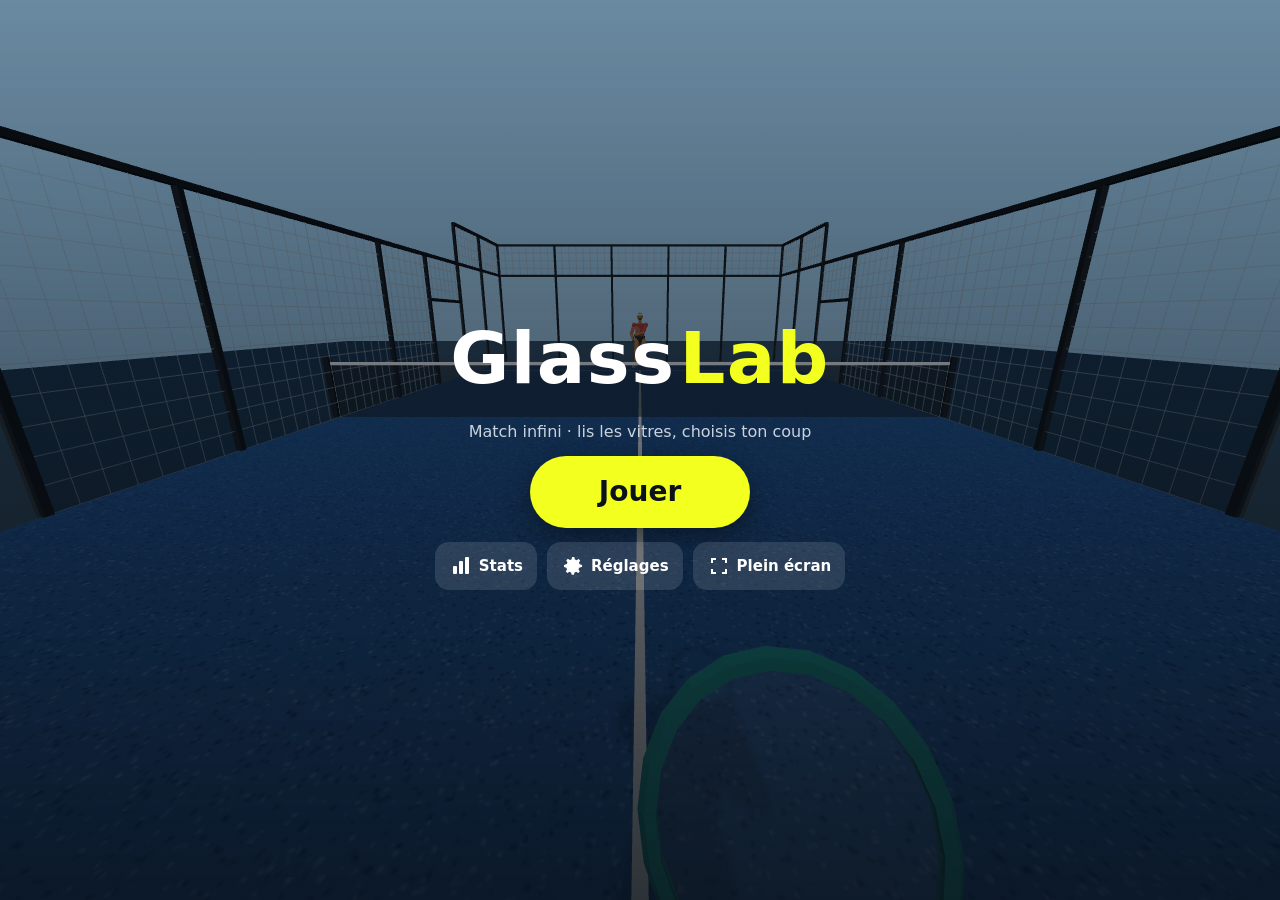
==== index.html @ 19a2a370 "Étape 1 : vraie 1re personne incarnée, un seul mode par défaut Vue - Caméra aux yeux (≈ 1,65 m), qui" ====
<!doctype html>
<html lang="fr">
<head>
  <meta charset="utf-8">
  <meta name="viewport" content="width=device-width, initial-scale=1, maximum-scale=1, user-scalable=no, viewport-fit=cover">
  <meta name="theme-color" content="#0b1219">
  <meta name="color-scheme" content="dark">
  <meta name="description" content="Glass Lab — Match infini : entraîne ta lecture des vitres au padel, en 3D.">
  <meta name="mobile-web-app-capable" content="yes">
  <meta name="apple-mobile-web-app-capable" content="yes">
  <meta name="apple-mobile-web-app-status-bar-style" content="black-translucent">
  <meta name="apple-mobile-web-app-title" content="Glass Lab">
  <title>Glass Lab</title>
  <link rel="manifest" href="manifest.webmanifest">
  <link rel="icon" type="image/png" sizes="192x192" href="icons/icon-192.png">
  <link rel="apple-touch-icon" href="icons/icon-192.png">
  <link rel="stylesheet" href="style.css">
  <!-- Three.js : copie locale versionnée (vendor/), sans bundler -->
  <script type="importmap">
    { "imports": { "three": "./vendor/three@0.170.0/three.module.min.js" } }
  </script>
</head>
<body>
  <canvas id="game" aria-label="Court de padel en 3D, vue à la première personne, dans le corps du joueur"></canvas>

  <!-- Interface de jeu : uniquement la série, Pause, le joystick, Frappe et le toast -->
  <div id="ui" class="ui" hidden>
    <div id="touch" class="touch"></div>
    <div id="streak" class="streak" aria-live="polite"><span id="streakVal">0</span><small>série</small></div>
    <button id="pauseBtn" class="icon-btn pause-btn" aria-label="Pause (Échap)">
      <svg viewBox="0 0 24 24" aria-hidden="true"><rect x="6" y="5" width="4" height="14" rx="1"/><rect x="14" y="5" width="4" height="14" rx="1"/></svg>
    </button>
    <button id="strikeBtn" class="strike" aria-label="Frappe (Espace)">FRAPPE</button>
    <div id="toast" class="toast" hidden role="status" aria-live="polite">
      <span class="toast-icon" id="toastIcon" aria-hidden="true"></span>
      <span class="toast-text"><b id="toastTitle"></b><small id="toastSub"></small></span>
      <button id="toastDetail" class="toast-btn" hidden>Détail</button>
    </div>
    <div id="guide" class="guide" hidden role="note"></div>
    <div id="hint" class="hint" hidden>Astuce : tourne ton téléphone en paysage pour mieux voir le court.</div>
    <div id="level" class="level" hidden role="status" aria-live="polite"></div>
  </div>
  <div id="fps" class="fps" hidden></div>

  <!-- Accueil -->
  <section id="home" class="screen home" hidden aria-labelledby="homeTitle">
    <h1 id="homeTitle" class="title">Glass<span>Lab</span></h1>
    <p class="tagline">Match infini · lis les vitres, choisis ton coup</p>
    <button id="playBtn" class="btn-play">Jouer</button>
    <div class="home-icons">
      <button class="icon-btn labeled" data-open="stats" aria-label="Statistiques">
        <svg viewBox="0 0 24 24" aria-hidden="true"><rect x="4" y="12" width="4" height="8" rx="1"/><rect x="10" y="7" width="4" height="13" rx="1"/><rect x="16" y="3" width="4" height="17" rx="1"/></svg><span>Stats</span>
      </button>
      <button class="icon-btn labeled" data-open="settings" aria-label="Réglages">
        <svg viewBox="0 0 24 24" aria-hidden="true"><path d="M12 8.5a3.5 3.5 0 1 0 0 7 3.5 3.5 0 0 0 0-7Zm9 4.6v-2.2l-2.4-.6a7 7 0 0 0-.7-1.6l1.3-2.1-1.6-1.6-2.1 1.3a7 7 0 0 0-1.6-.7L13.3 3h-2.2l-.6 2.4a7 7 0 0 0-1.6.7L6.8 4.8 5.2 6.4l1.3 2.1a7 7 0 0 0-.7 1.6L3 10.9v2.2l2.4.6c.2.6.4 1.1.7 1.6l-1.3 2.1 1.6 1.6 2.1-1.3c.5.3 1 .5 1.6.7l.6 2.4h2.2l.6-2.4c.6-.2 1.1-.4 1.6-.7l2.1 1.3 1.6-1.6-1.3-2.1c.3-.5.5-1 .7-1.6l2.4-.6Z"/></svg><span>Réglages</span>
      </button>
      <button class="icon-btn labeled fs-btn" aria-label="Plein écran (F)">
        <svg viewBox="0 0 24 24" aria-hidden="true"><path d="M4 9V4h5v2H6v3H4Zm11-5h5v5h-2V6h-3V4ZM4 15h2v3h3v2H4v-5Zm14 3v-3h2v5h-5v-2h3Z"/></svg><span>Plein écran</span>
      </button>
    </div>
  </section>

  <!-- Pause -->
  <section id="pause" class="screen menu" hidden aria-labelledby="pauseTitle">
    <div class="panel">
      <h2 id="pauseTitle">Pause</h2>
      <div class="summary" id="summary"></div>
      <button id="resumeBtn" class="btn-primary">Reprendre</button>
      <div class="menu-row">
        <button class="btn" data-open="settings">Réglages</button>
        <button class="btn" data-open="stats">Stats</button>
        <button class="btn" id="lastDetailBtn">Revoir la dernière erreur</button>
        <button class="btn fs-btn">Plein écran</button>
        <button class="btn danger" id="quitBtn">Quitter</button>
      </div>
    </div>
  </section>

  <!-- Réglages -->
  <section id="settings" class="screen menu" hidden aria-labelledby="settingsTitle">
    <div class="panel scroll">
      <h2 id="settingsTitle">Réglages</h2>
      <div id="settingsList" class="settings-list"></div>
      <h3>Données</h3>
      <p class="small">Vue, champ de vision, vitesse et aides sont réglés par le jeu ; la difficulté s’adapte à toi.</p>
      <div class="menu-row">
        <button class="btn" id="exportBtn">Exporter (JSON)</button>
        <label class="btn" for="importFile">Importer…</label>
        <input type="file" id="importFile" accept="application/json,.json" hidden>
        <button class="btn danger" id="resetBtn">Réinitialiser</button>
      </div>
      <p class="small" id="dataMsg" role="status"></p>
      <button class="btn-primary back-btn">Retour</button>
    </div>
  </section>

  <!-- Stats -->
  <section id="stats" class="screen menu" hidden aria-labelledby="statsTitle">
    <div class="panel scroll">
      <h2 id="statsTitle">Stats</h2>
      <div id="statsBody"></div>
      <button class="btn-primary back-btn">Retour</button>
    </div>
  </section>

  <!-- Détail d'une balle : replay au ralenti (optionnel, ouvert à la demande) -->
  <section id="detail" class="detail" hidden aria-labelledby="detailTitle">
    <div class="cam-sel" role="group" aria-label="Vue du replay">
      <button class="cam-btn" data-cam="fp">1re pers.</button>
      <button class="cam-btn" data-cam="top">Dessus</button>
      <button class="cam-btn" data-cam="side">Côté</button>
    </div>
    <div class="detail-sheet">
      <h2 id="detailTitle" class="detail-title"></h2>
      <ul id="detailLines" class="detail-lines"></ul>
      <p id="detailRule" class="rule"></p>
      <div class="menu-row">
        <button class="btn" id="replayAgainBtn">Rejouer</button>
        <button class="btn-primary" id="detailResumeBtn">Reprendre</button>
      </div>
    </div>
  </section>

  <div id="fatal" class="screen fatal" hidden role="alert">
    <h1>Glass Lab</h1>
    <p id="fatalText">Ce jeu nécessite WebGL, indisponible sur cet appareil ou ce navigateur.</p>
    <p class="small">Essaie un navigateur récent (Chrome, Safari, Firefox, Edge) et vérifie que l’accélération graphique est activée.</p>
  </div>

  <script type="module" src="src/main.js"></script>
  <noscript><p class="screen fatal">Glass Lab nécessite JavaScript.</p></noscript>
</body>
</html>
---- style.css ----
/* Glass Lab — un seul canvas plein écran, interface superposée, aucun scroll ni zoom. */
:root {
  color-scheme: dark;
  --bg: #0b1219;
  --panel: rgba(12, 20, 28, 0.92);
  --panel-2: #1a2734;
  --text: #ffffff;
  --text-2: #c9d4de;
  --muted: #9aa8b5;
  --accent: #f2ff1f; /* jaune balle : texte sombre dessus */
  --accent-ink: #0b1219;
  --good: #23c46b;
  --ok: #f0a020;
  --bad: #ef4a3c;
  --safe-t: env(safe-area-inset-top, 0px);
  --safe-r: env(safe-area-inset-right, 0px);
  --safe-b: env(safe-area-inset-bottom, 0px);
  --safe-l: env(safe-area-inset-left, 0px);
  --tap: 48px;
}

*, *::before, *::after { box-sizing: border-box; }
html, body {
  margin: 0; padding: 0; width: 100%; height: 100%;
  overflow: hidden; overscroll-behavior: none;
  background: var(--bg); color: var(--text);
  font: 16px/1.35 system-ui, -apple-system, "Segoe UI", Roboto, sans-serif;
  -webkit-user-select: none; user-select: none;
  -webkit-touch-callout: none; -webkit-tap-highlight-color: transparent;
  -webkit-text-size-adjust: 100%;
}
body { position: fixed; inset: 0; }

#game {
  position: fixed; left: 0; top: 0;
  width: 100vw; height: 100vh; height: 100dvh; width: 100dvw;
  display: block; touch-action: none; outline: none;
}

[hidden] { display: none !important; }
button { font: inherit; color: inherit; }

.screen {
  position: fixed; inset: 0; z-index: 20;
  display: flex; flex-direction: column; align-items: center; justify-content: center; gap: 14px;
  padding: calc(16px + var(--safe-t)) calc(16px + var(--safe-r)) calc(16px + var(--safe-b)) calc(16px + var(--safe-l));
  background: rgba(8, 14, 20, 0.82); text-align: center;
}
.fatal h1 { margin: 0; font-size: 32px; }
.fatal p { max-width: 34em; margin: 0; }
.small { font-size: 14px; color: var(--text-2); }

/* ---------- Contrôles ---------- */
.ui { position: fixed; inset: 0; z-index: 5; pointer-events: none; }
.ui[hidden] { display: none !important; }
.touch { position: absolute; inset: 0; pointer-events: auto; touch-action: none; }
.joy-base {
  position: absolute; border-radius: 50%;
  background: rgba(10, 18, 26, 0.32); border: 2px solid rgba(255, 255, 255, 0.75);
  pointer-events: none; touch-action: none;
}
.joy-base.ghost {
  left: calc(28px + var(--safe-l)); bottom: calc(28px + var(--safe-b)); top: auto;
  opacity: 0.35;
}
.joy-base.ghost.right { left: auto; right: calc(28px + var(--safe-r)); }
.joy-knob {
  position: absolute; left: 50%; top: 50%; width: 44%; height: 44%; border-radius: 50%;
  transform: translate(-50%, -50%); background: rgba(255, 255, 255, 0.92); box-shadow: 0 2px 8px rgba(0, 0, 0, 0.35);
}
.strike {
  position: absolute; pointer-events: auto; touch-action: none;
  width: max(96px, 18vh); height: max(96px, 18vh); width: max(96px, 18dvh); height: max(96px, 18dvh);
  right: calc(24px + var(--safe-r)); bottom: calc(24px + var(--safe-b));
  border-radius: 50%; border: 3px solid rgba(255, 255, 255, 0.9);
  background: rgba(242, 255, 31, 0.88); color: var(--accent-ink);
  font-weight: 900; font-size: clamp(14px, 2.6dvh, 20px); letter-spacing: 0.06em;
  box-shadow: 0 6px 18px rgba(0, 0, 0, 0.35); transition: transform 80ms ease, background-color 80ms ease;
}
.strike.pressed { transform: scale(0.9); background: #ffffff; }
.lefty .strike { right: auto; left: calc(24px + var(--safe-l)); }

/* ---------- HUD ---------- */
.icon-btn {
  display: inline-flex; align-items: center; justify-content: center; gap: 6px;
  min-width: var(--tap); min-height: var(--tap); padding: 0; border: 0; border-radius: 14px;
  background: rgba(12, 20, 28, 0.6); cursor: pointer; pointer-events: auto;
}
.icon-btn svg { width: 24px; height: 24px; fill: #fff; }
.pause-btn { position: absolute; top: calc(10px + var(--safe-t)); right: calc(10px + var(--safe-r)); }
.streak {
  position: absolute; top: calc(8px + var(--safe-t)); left: 50%; transform: translateX(-50%);
  display: flex; align-items: baseline; gap: 6px; padding: 4px 12px; border-radius: 999px;
  background: rgba(12, 20, 28, 0.55); font-weight: 900; font-size: 22px; font-variant-numeric: tabular-nums;
}
.streak small { font-size: 12px; font-weight: 700; color: var(--text-2); text-transform: uppercase; letter-spacing: 0.05em; }
.streak.bump { animation: bump 260ms ease; }
@keyframes bump { 50% { transform: translateX(-50%) scale(1.18); } }

.toast {
  position: absolute; left: 50%; bottom: calc(14px + var(--safe-b)); transform: translateX(-50%);
  max-width: min(560px, calc(100vw - 2 * max(96px, 18dvh) - 80px));
  display: flex; align-items: center; gap: 10px; padding: 8px 12px; border-radius: 14px;
  background: rgba(12, 20, 28, 0.9); border: 2px solid; pointer-events: none;
}
.toast.good { border-color: var(--good); }
.toast.ok { border-color: var(--ok); }
.toast.bad { border-color: var(--bad); }
.toast-icon { flex: 0 0 auto; width: 30px; height: 30px; border-radius: 50%; display: grid; place-items: center; font-weight: 900; color: #0b1219; }
.toast.good .toast-icon { background: var(--good); }
.toast.ok .toast-icon { background: var(--ok); }
.toast.bad .toast-icon { background: var(--bad); color: #fff; }
.toast-text { display: flex; flex-direction: column; min-width: 0; }
.toast-text b { font-size: 16px; }
.toast-text small { font-size: 13px; color: var(--text-2); }
.toast-btn { pointer-events: auto; flex: 0 0 auto; min-height: 40px; padding: 4px 12px; border: 1px solid rgba(255,255,255,.5); border-radius: 10px; background: transparent; font-weight: 700; cursor: pointer; }

.guide {
  position: absolute; max-width: 240px; padding: 10px 14px; border-radius: 14px;
  background: #ffffff; color: #0b1219; font-weight: 700; font-size: 15px; pointer-events: auto; cursor: pointer;
  box-shadow: 0 6px 20px rgba(0, 0, 0, 0.35);
}
.guide::after { content: 'Toucher pour passer'; display: block; font-size: 11px; font-weight: 600; color: #4a5866; margin-top: 2px; }
.guide.at-joy { left: calc(28px + var(--safe-l)); bottom: calc(40% + var(--safe-b)); }
.lefty .guide.at-joy { left: auto; right: calc(28px + var(--safe-r)); }
.guide.at-strike { right: calc(24px + var(--safe-r)); bottom: calc(max(96px, 18dvh) + 40px + var(--safe-b)); }
.lefty .guide.at-strike { right: auto; left: calc(24px + var(--safe-l)); }
.guide.at-toast { left: 50%; transform: translateX(-50%); bottom: calc(88px + var(--safe-b)); }
.hint {
  position: absolute; left: 50%; top: calc(56px + var(--safe-t)); transform: translateX(-50%);
  padding: 6px 12px; border-radius: 10px; background: rgba(12, 20, 28, 0.75); color: var(--text-2);
  font-size: 13px; pointer-events: none; max-width: calc(100vw - 32px); text-align: center;
}
.level {
  position: absolute; left: 50%; top: calc(52px + var(--safe-t)); transform: translateX(-50%);
  padding: 4px 12px; border-radius: 999px; background: rgba(12, 20, 28, 0.7); color: var(--accent);
  font-weight: 800; font-size: 14px; pointer-events: none;
}
.fps { position: fixed; z-index: 30; left: calc(8px + var(--safe-l)); top: calc(8px + var(--safe-t)); padding: 2px 6px; border-radius: 6px; background: rgba(0,0,0,.6); font: 600 12px ui-monospace, monospace; pointer-events: none; }

/* ---------- Écrans ---------- */
.home { background: linear-gradient(180deg, rgba(8, 14, 20, 0.35), rgba(8, 14, 20, 0.85)); }
.title { margin: 0; font-size: clamp(40px, 9vmin, 72px); font-weight: 900; letter-spacing: 0.02em; }
.title span { color: var(--accent); margin-left: 4px; }
.tagline { margin: 0; color: var(--text-2); font-size: 16px; }
.btn-play {
  min-width: 220px; min-height: 72px; padding: 0 40px; border: 0; border-radius: 999px;
  background: var(--accent); color: var(--accent-ink); font-size: 28px; font-weight: 900; cursor: pointer;
  box-shadow: 0 8px 24px rgba(0, 0, 0, 0.4);
}
.btn-play:active, .btn-primary:active, .btn:active { transform: scale(0.97); }
.home-icons { display: flex; gap: 10px; flex-wrap: wrap; justify-content: center; }
.icon-btn.labeled { padding: 0 14px; font-weight: 700; font-size: 15px; background: rgba(255,255,255,0.12); }

.menu { background: rgba(6, 10, 15, 0.78); }
.panel {
  width: min(560px, 100%); max-height: 100%; padding: 18px; border-radius: 20px;
  background: var(--panel); display: flex; flex-direction: column; gap: 12px; text-align: left;
}
.panel.scroll { overflow-y: auto; overscroll-behavior: contain; touch-action: pan-y; }
.panel h2 { margin: 0; font-size: 24px; }
.panel h3 { margin: 6px 0 0; font-size: 16px; color: var(--text-2); }
.btn, .btn-primary {
  min-height: var(--tap); padding: 0 16px; border-radius: 12px; font-weight: 700; cursor: pointer;
  display: inline-flex; align-items: center; justify-content: center;
}
.btn { border: 1px solid rgba(255, 255, 255, 0.28); background: var(--panel-2); color: var(--text); }
.btn.danger { color: #ff8a80; }
.btn-primary { border: 0; background: var(--accent); color: var(--accent-ink); font-size: 18px; }
.menu-row { display: flex; flex-wrap: wrap; gap: 8px; }
.menu-row .btn { flex: 1 1 140px; }
.back-btn { align-self: stretch; }
.summary { display: grid; grid-template-columns: repeat(4, 1fr); gap: 8px; }
.kpi { background: var(--panel-2); border-radius: 12px; padding: 8px 10px; }
.kpi b { display: block; font-size: 22px; font-variant-numeric: tabular-nums; }
.kpi span { font-size: 12px; color: var(--text-2); }
@media (max-width: 520px) { .summary { grid-template-columns: repeat(2, 1fr); } }

.settings-list { display: flex; flex-direction: column; }
.setting { display: flex; align-items: center; justify-content: space-between; gap: 12px; min-height: 56px; border-bottom: 1px solid rgba(255,255,255,0.1); }
.setting .lbl { display: flex; flex-direction: column; }
.setting .lbl small { color: var(--muted); font-size: 12px; }
.switch { position: relative; flex: 0 0 auto; width: 56px; height: 32px; }
.switch input { position: absolute; inset: 0; width: 100%; height: 100%; margin: 0; opacity: 0; cursor: pointer; }
.switch span { position: absolute; inset: 0; border-radius: 999px; background: #44515e; transition: background 120ms; pointer-events: none; }
.switch span::after { content: ''; position: absolute; left: 3px; top: 3px; width: 26px; height: 26px; border-radius: 50%; background: #fff; transition: transform 120ms; }
.switch input:checked + span { background: var(--good); }
.switch input:checked + span::after { transform: translateX(24px); }
.switch input:focus-visible + span { outline: 3px solid var(--accent); outline-offset: 2px; }
.choice { display: inline-flex; background: #2a3846; border-radius: 12px; padding: 3px; gap: 2px; }
.choice button { min-width: 56px; min-height: 42px; border: 0; border-radius: 9px; background: transparent; color: var(--text-2); font-weight: 700; cursor: pointer; }
.choice button[aria-pressed="true"] { background: #fff; color: #0b1219; }
.range { display: inline-flex; align-items: center; gap: 8px; }
.setting input[type="range"] { width: 140px; min-height: 40px; accent-color: var(--accent); }
.range output { min-width: 3.2em; text-align: right; font-variant-numeric: tabular-nums; color: var(--text-2); }

.stats-table { width: 100%; border-collapse: collapse; font-size: 15px; }
.stats-table th, .stats-table td { padding: 8px 4px; border-bottom: 1px solid rgba(255,255,255,0.1); text-align: left; }
.stats-table .num { text-align: right; font-variant-numeric: tabular-nums; }
.stats-table th { color: var(--text-2); font-weight: 600; }

/* ---------- Détail (replay) ---------- */
.detail { position: fixed; inset: 0; z-index: 15; pointer-events: none; display: flex; flex-direction: column; justify-content: space-between;
  padding: calc(10px + var(--safe-t)) calc(10px + var(--safe-r)) calc(10px + var(--safe-b)) calc(10px + var(--safe-l)); }
.cam-sel { align-self: center; display: flex; gap: 4px; padding: 4px; border-radius: 14px; background: rgba(12, 20, 28, 0.75); pointer-events: auto; }
.cam-btn { min-height: var(--tap); min-width: 84px; border: 0; border-radius: 10px; background: transparent; font-weight: 700; cursor: pointer; }
.cam-btn[aria-pressed="true"] { background: #fff; color: #0b1219; }
.detail-sheet { align-self: center; width: min(640px, 100%); max-height: 46%; overflow-y: auto; overscroll-behavior: contain; touch-action: pan-y;
  padding: 12px 14px; border-radius: 16px; background: var(--panel); pointer-events: auto; display: flex; flex-direction: column; gap: 6px; }
.detail-title { margin: 0; font-size: 17px; }
.detail-lines { margin: 0; padding-left: 18px; font-size: 13px; color: var(--text-2); }
.rule { margin: 0; padding: 8px 10px; border-radius: 10px; background: #233243; font-size: 14px; }
.detail-sheet .menu-row { position: sticky; bottom: -12px; margin: 0 -14px -12px; padding: 8px 14px 12px; background: var(--panel); }
.rule::before { content: 'Règle à retenir · '; font-weight: 800; color: var(--accent); }

@media (prefers-reduced-motion: reduce) {
  *, *::before, *::after { animation: none !important; transition: none !important; }
}
@media (orientation: landscape) {
  .detail { flex-direction: row; justify-content: space-between; align-items: stretch; }
  .cam-sel { align-self: flex-start; flex-direction: column; }
  .detail-sheet { align-self: stretch; width: min(420px, 40vw); max-height: none; }
}
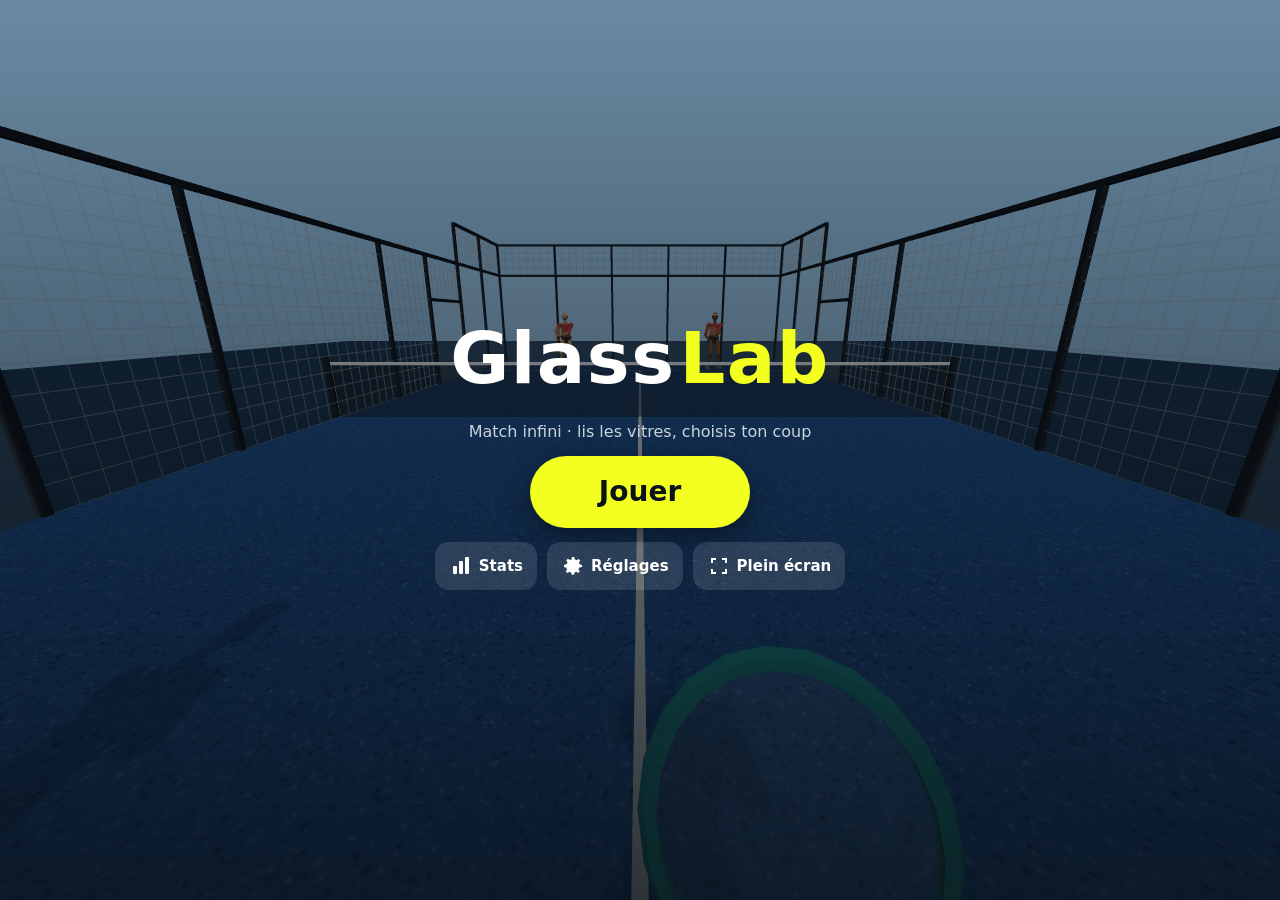
==== commit b82ae304: "Étape 2 : partie en double à 4 joueurs sur le court complet Physique (physics.js) - Mode court compl" ====
--- a/index.html
+++ b/index.html
@@ -39,6 +39,8 @@
     <div id="guide" class="guide" hidden role="note"></div>
     <div id="hint" class="hint" hidden>Astuce : tourne ton téléphone en paysage pour mieux voir le court.</div>
     <div id="level" class="level" hidden role="status" aria-live="polite"></div>
+    <div id="pointMsg" class="point-msg" hidden role="status" aria-live="polite"></div>
+    <div id="call" class="call" hidden aria-live="polite"></div>
   </div>
   <div id="fps" class="fps" hidden></div>
 
--- a/style.css
+++ b/style.css
@@ -136,6 +136,19 @@
   padding: 4px 12px; border-radius: 999px; background: rgba(12, 20, 28, 0.7); color: var(--accent);
   font-weight: 800; font-size: 14px; pointer-events: none;
 }
+.point-msg {
+  position: absolute; left: 50%; top: calc(52px + var(--safe-t)); transform: translateX(-50%);
+  padding: 5px 14px; border-radius: 999px; background: rgba(12, 20, 28, 0.78); font-weight: 800; font-size: 15px;
+  pointer-events: none; white-space: nowrap; border: 2px solid;
+}
+.point-msg.won { border-color: var(--good); }
+.point-msg.lost { border-color: var(--bad); }
+.call {
+  position: absolute; left: 0; top: 0; padding: 4px 10px; border-radius: 12px; background: #ffffff; color: #0b1219;
+  font-weight: 900; font-size: 14px; pointer-events: none; white-space: nowrap; box-shadow: 0 3px 10px rgba(0, 0, 0, 0.3);
+}
+.call.docked { left: calc(12px + var(--safe-l)); top: calc(60px + var(--safe-t)); }
+.call.docked::before { content: 'Partenaire · '; font-weight: 700; color: #4a5866; }
 .fps { position: fixed; z-index: 30; left: calc(8px + var(--safe-l)); top: calc(8px + var(--safe-t)); padding: 2px 6px; border-radius: 6px; background: rgba(0,0,0,.6); font: 600 12px ui-monospace, monospace; pointer-events: none; }
 
 /* ---------- Écrans ---------- */
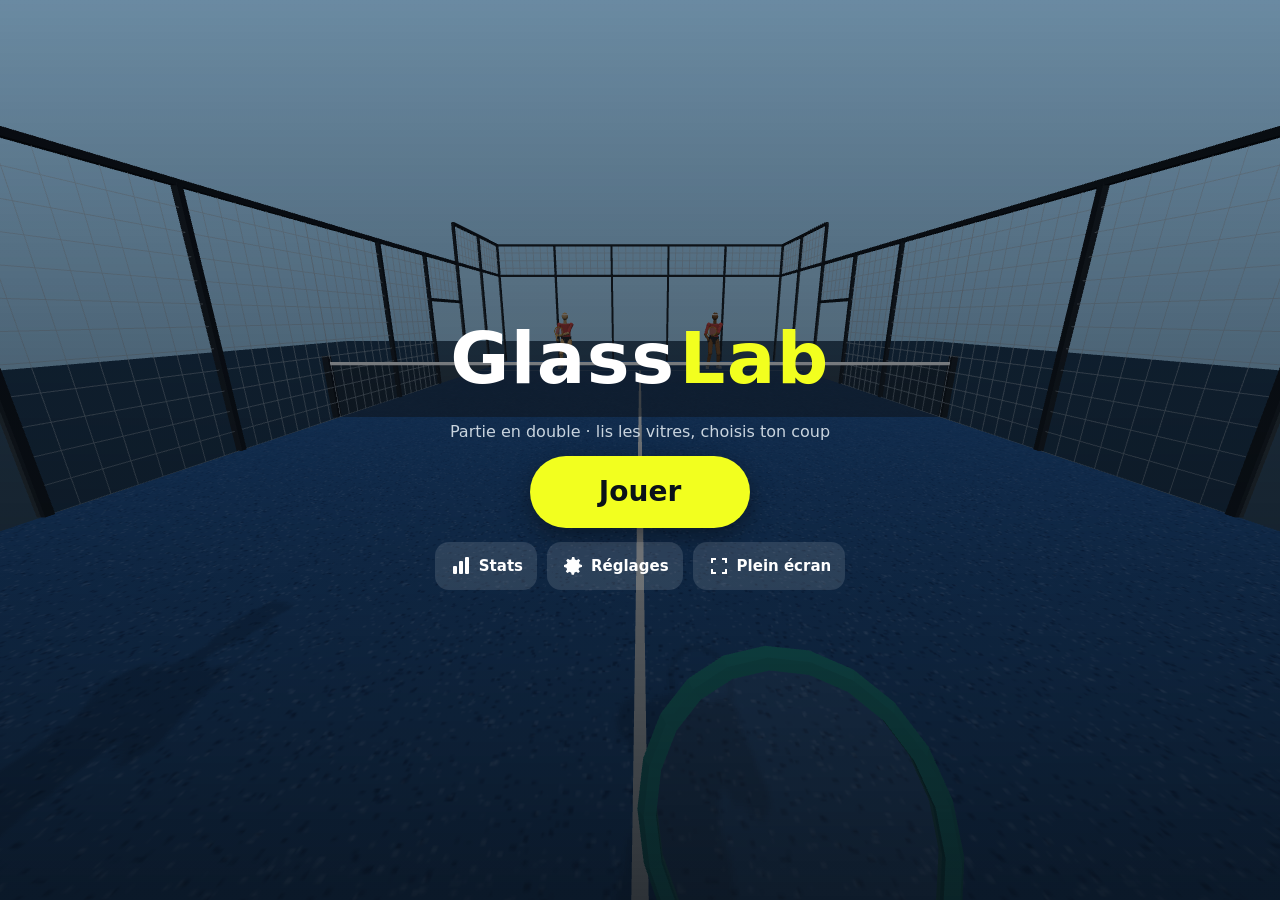
==== commit d424d460: "Étape 3 : service, score, coups avancés et calibrage des vitesses Service et score - score.js : 15-3" ====
--- a/index.html
+++ b/index.html
@@ -5,7 +5,7 @@
   <meta name="viewport" content="width=device-width, initial-scale=1, maximum-scale=1, user-scalable=no, viewport-fit=cover">
   <meta name="theme-color" content="#0b1219">
   <meta name="color-scheme" content="dark">
-  <meta name="description" content="Glass Lab — Match infini : entraîne ta lecture des vitres au padel, en 3D.">
+  <meta name="description" content="Glass Lab — partie de padel en double, en 1re personne : entraîne ta lecture des vitres et ton choix de coup.">
   <meta name="mobile-web-app-capable" content="yes">
   <meta name="apple-mobile-web-app-capable" content="yes">
   <meta name="apple-mobile-web-app-status-bar-style" content="black-translucent">
@@ -27,6 +27,13 @@
   <div id="ui" class="ui" hidden>
     <div id="touch" class="touch"></div>
     <div id="streak" class="streak" aria-live="polite"><span id="streakVal">0</span><small>série</small></div>
+    <div id="score" class="score" aria-label="Score">
+      <div id="scoreUs" class="score-row"><span class="srv" aria-hidden="true"></span><b>Vous</b><span class="sets"></span><span class="games"></span><span class="pts"></span></div>
+      <div id="scoreThem" class="score-row"><span class="srv" aria-hidden="true"></span><b>Eux</b><span class="sets"></span><span class="games"></span><span class="pts"></span></div>
+      <div id="scoreNote" class="score-note" hidden></div>
+    </div>
+    <div id="banner" class="banner" hidden role="status" aria-live="polite"></div>
+    <div id="servePrompt" class="serve-prompt" hidden>À toi de servir : appuie sur Frappe</div>
     <button id="pauseBtn" class="icon-btn pause-btn" aria-label="Pause (Échap)">
       <svg viewBox="0 0 24 24" aria-hidden="true"><rect x="6" y="5" width="4" height="14" rx="1"/><rect x="14" y="5" width="4" height="14" rx="1"/></svg>
     </button>
@@ -42,12 +49,13 @@
     <div id="pointMsg" class="point-msg" hidden role="status" aria-live="polite"></div>
     <div id="call" class="call" hidden aria-live="polite"></div>
   </div>
+  <div id="fade" class="fade" aria-hidden="true"></div>
   <div id="fps" class="fps" hidden></div>
 
   <!-- Accueil -->
   <section id="home" class="screen home" hidden aria-labelledby="homeTitle">
     <h1 id="homeTitle" class="title">Glass<span>Lab</span></h1>
-    <p class="tagline">Match infini · lis les vitres, choisis ton coup</p>
+    <p class="tagline">Partie en double · lis les vitres, choisis ton coup</p>
     <button id="playBtn" class="btn-play">Jouer</button>
     <div class="home-icons">
       <button class="icon-btn labeled" data-open="stats" aria-label="Statistiques">
--- a/style.css
+++ b/style.css
@@ -136,6 +136,34 @@
   padding: 4px 12px; border-radius: 999px; background: rgba(12, 20, 28, 0.7); color: var(--accent);
   font-weight: 800; font-size: 14px; pointer-events: none;
 }
+/* Score : discret, en haut à gauche (sets · jeux · points, ● = équipe au service) */
+.score {
+  position: absolute; left: calc(10px + var(--safe-l)); top: calc(10px + var(--safe-t));
+  padding: 5px 9px; border-radius: 12px; background: rgba(12, 20, 28, 0.6);
+  font-variant-numeric: tabular-nums; font-size: 14px; line-height: 1.35; pointer-events: none;
+}
+.score-row { display: grid; grid-template-columns: 12px 42px 16px 18px 26px; align-items: baseline; }
+.score-row b { font-weight: 700; color: var(--text-2); font-size: 11px; text-transform: uppercase; }
+.score-row .srv { color: var(--accent); font-size: 10px; }
+.score-row .sets { color: var(--muted); }
+.score-row .pts { font-weight: 900; text-align: right; }
+.score-note { font-size: 11px; font-weight: 800; color: var(--accent); text-align: center; }
+.debug .score { top: calc(34px + var(--safe-t)); }
+.banner {
+  position: absolute; left: 50%; top: 28%; transform: translateX(-50%);
+  padding: 8px 18px; border-radius: 14px; background: rgba(12, 20, 28, 0.82); font-weight: 900; font-size: 20px;
+  pointer-events: none; white-space: nowrap;
+}
+.banner.won { color: var(--good); }
+.banner.lost { color: #ff8a80; }
+.serve-prompt {
+  position: absolute; right: calc(24px + var(--safe-r)); bottom: calc(max(96px, 18dvh) + 34px + var(--safe-b));
+  padding: 8px 12px; border-radius: 12px; background: var(--accent); color: var(--accent-ink); font-weight: 800; font-size: 15px;
+  pointer-events: none; box-shadow: 0 4px 14px rgba(0, 0, 0, 0.3);
+}
+.lefty .serve-prompt { right: auto; left: calc(24px + var(--safe-l)); }
+.fade { position: fixed; inset: 0; z-index: 4; background: #05090d; opacity: 0; pointer-events: none; }
+.fade.fading { transition: opacity 380ms ease-out; }
 .point-msg {
   position: absolute; left: 50%; top: calc(52px + var(--safe-t)); transform: translateX(-50%);
   padding: 5px 14px; border-radius: 999px; background: rgba(12, 20, 28, 0.78); font-weight: 800; font-size: 15px;
@@ -185,6 +213,8 @@
 .back-btn { align-self: stretch; }
 .summary { display: grid; grid-template-columns: repeat(4, 1fr); gap: 8px; }
 .kpi { background: var(--panel-2); border-radius: 12px; padding: 8px 10px; }
+.summary-score { grid-column: 1 / -1; margin: 0; font-weight: 800; font-size: 17px; font-variant-numeric: tabular-nums; }
+.summary-score small { display: block; font-weight: 600; font-size: 13px; color: var(--text-2); }
 .kpi b { display: block; font-size: 22px; font-variant-numeric: tabular-nums; }
 .kpi span { font-size: 12px; color: var(--text-2); }
 @media (max-width: 520px) { .summary { grid-template-columns: repeat(2, 1fr); } }
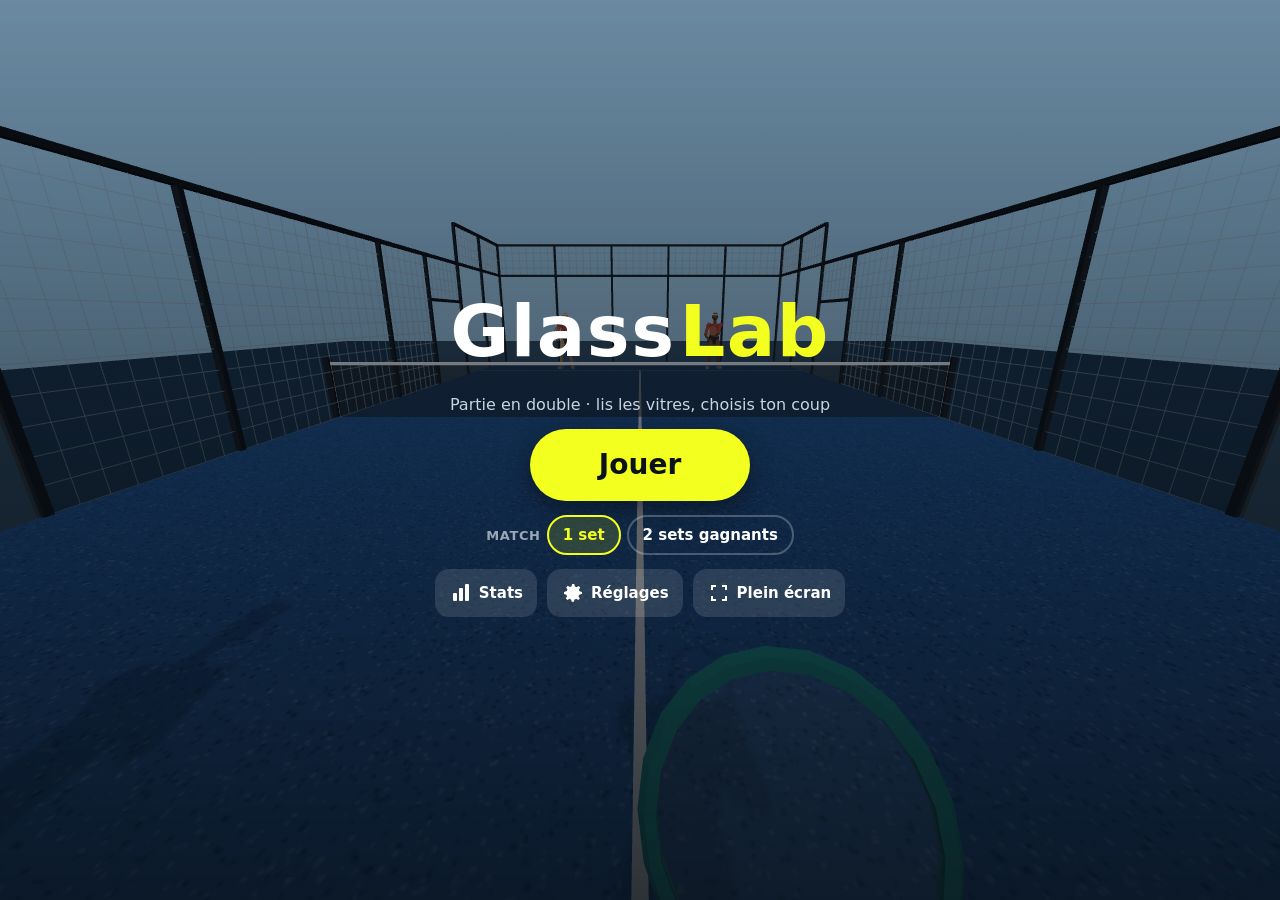
==== commit eff478a7: "Vrai système de points : match avec fin, score lisible, annonces d'arbitre Score (score.js) - Format" ====
--- a/index.html
+++ b/index.html
@@ -23,16 +23,17 @@
 <body>
   <canvas id="game" aria-label="Court de padel en 3D, vue à la première personne, dans le corps du joueur"></canvas>
 
-  <!-- Interface de jeu : uniquement la série, Pause, le joystick, Frappe et le toast -->
+  <!-- Interface de jeu : le score, Pause, le joystick, Frappe et le toast -->
   <div id="ui" class="ui" hidden>
     <div id="touch" class="touch"></div>
-    <div id="streak" class="streak" aria-live="polite"><span id="streakVal">0</span><small>série</small></div>
+    <!-- Tableau de score : sets terminés, jeux du set en cours, points (● = équipe au service) -->
     <div id="score" class="score" aria-label="Score">
-      <div id="scoreUs" class="score-row"><span class="srv" aria-hidden="true"></span><b>Vous</b><span class="sets"></span><span class="games"></span><span class="pts"></span></div>
-      <div id="scoreThem" class="score-row"><span class="srv" aria-hidden="true"></span><b>Eux</b><span class="sets"></span><span class="games"></span><span class="pts"></span></div>
+      <div id="scoreUs" class="score-row"><span class="srv" aria-hidden="true"></span><b>Vous</b><span class="hist"></span><span class="games"></span><span class="pts"></span></div>
+      <div id="scoreThem" class="score-row"><span class="srv" aria-hidden="true"></span><b>Eux</b><span class="hist"></span><span class="games"></span><span class="pts"></span></div>
       <div id="scoreNote" class="score-note" hidden></div>
     </div>
-    <div id="banner" class="banner" hidden role="status" aria-live="polite"></div>
+    <!-- Annonce de l'arbitre après chaque point (« 30-15 », « Jeu · vous »…) et sa raison -->
+    <div id="banner" class="banner" hidden role="status" aria-live="polite"><b id="bannerText"></b><small id="bannerSub"></small></div>
     <div id="servePrompt" class="serve-prompt" hidden>À toi de servir : appuie sur Frappe</div>
     <button id="pauseBtn" class="icon-btn pause-btn" aria-label="Pause (Échap)">
       <svg viewBox="0 0 24 24" aria-hidden="true"><rect x="6" y="5" width="4" height="14" rx="1"/><rect x="14" y="5" width="4" height="14" rx="1"/></svg>
@@ -46,7 +47,7 @@
     <div id="guide" class="guide" hidden role="note"></div>
     <div id="hint" class="hint" hidden>Astuce : tourne ton téléphone en paysage pour mieux voir le court.</div>
     <div id="level" class="level" hidden role="status" aria-live="polite"></div>
-    <div id="pointMsg" class="point-msg" hidden role="status" aria-live="polite"></div>
+    <div id="spinTag" class="spin-tag" hidden aria-live="polite"></div>
     <div id="call" class="call" hidden aria-live="polite"></div>
   </div>
   <div id="fade" class="fade" aria-hidden="true"></div>
@@ -57,6 +58,13 @@
     <h1 id="homeTitle" class="title">Glass<span>Lab</span></h1>
     <p class="tagline">Partie en double · lis les vitres, choisis ton coup</p>
     <button id="playBtn" class="btn-play">Jouer</button>
+    <p id="resumeInfo" class="resume-info" hidden></p>
+    <div class="formats" role="group" aria-label="Format du match">
+      <span class="formats-lbl" id="formatsLbl">Match</span>
+      <button class="fmt-btn" data-format="1set" aria-pressed="true">1 set</button>
+      <button class="fmt-btn" data-format="3sets" aria-pressed="false">2 sets gagnants</button>
+    </div>
+    <button id="newMatchBtn" class="btn-link" hidden>Nouveau match</button>
     <div class="home-icons">
       <button class="icon-btn labeled" data-open="stats" aria-label="Statistiques">
         <svg viewBox="0 0 24 24" aria-hidden="true"><rect x="4" y="12" width="4" height="8" rx="1"/><rect x="10" y="7" width="4" height="13" rx="1"/><rect x="16" y="3" width="4" height="17" rx="1"/></svg><span>Stats</span>
@@ -82,6 +90,20 @@
         <button class="btn" id="lastDetailBtn">Revoir la dernière erreur</button>
         <button class="btn fs-btn">Plein écran</button>
         <button class="btn danger" id="quitBtn">Quitter</button>
+      </div>
+    </div>
+  </section>
+
+  <!-- Fin de match -->
+  <section id="matchEnd" class="screen menu" hidden aria-labelledby="matchEndTitle">
+    <div class="panel">
+      <h2 id="matchEndTitle" class="end-title"></h2>
+      <p id="matchEndScore" class="end-score"></p>
+      <div class="summary" id="matchEndSummary"></div>
+      <button id="newMatchEndBtn" class="btn-primary">Nouveau match</button>
+      <div class="menu-row">
+        <button class="btn" data-open="stats">Stats</button>
+        <button class="btn" id="homeEndBtn">Accueil</button>
       </div>
     </div>
   </section>
--- a/style.css
+++ b/style.css
@@ -88,14 +88,6 @@
 }
 .icon-btn svg { width: 24px; height: 24px; fill: #fff; }
 .pause-btn { position: absolute; top: calc(10px + var(--safe-t)); right: calc(10px + var(--safe-r)); }
-.streak {
-  position: absolute; top: calc(8px + var(--safe-t)); left: 50%; transform: translateX(-50%);
-  display: flex; align-items: baseline; gap: 6px; padding: 4px 12px; border-radius: 999px;
-  background: rgba(12, 20, 28, 0.55); font-weight: 900; font-size: 22px; font-variant-numeric: tabular-nums;
-}
-.streak small { font-size: 12px; font-weight: 700; color: var(--text-2); text-transform: uppercase; letter-spacing: 0.05em; }
-.streak.bump { animation: bump 260ms ease; }
-@keyframes bump { 50% { transform: translateX(-50%) scale(1.18); } }
 
 .toast {
   position: absolute; left: 50%; bottom: calc(14px + var(--safe-b)); transform: translateX(-50%);
@@ -136,26 +128,37 @@
   padding: 4px 12px; border-radius: 999px; background: rgba(12, 20, 28, 0.7); color: var(--accent);
   font-weight: 800; font-size: 14px; pointer-events: none;
 }
-/* Score : discret, en haut à gauche (sets · jeux · points, ● = équipe au service) */
+/* Score : tableau de type télévision en haut à gauche — sets terminés (gris, gagnés en blanc), jeux du set
+   en cours, points dans la case jaune ; ● = équipe au service ; enjeu du point en dessous */
 .score {
   position: absolute; left: calc(10px + var(--safe-l)); top: calc(10px + var(--safe-t));
-  padding: 5px 9px; border-radius: 12px; background: rgba(12, 20, 28, 0.6);
-  font-variant-numeric: tabular-nums; font-size: 14px; line-height: 1.35; pointer-events: none;
-}
-.score-row { display: grid; grid-template-columns: 12px 42px 16px 18px 26px; align-items: baseline; }
-.score-row b { font-weight: 700; color: var(--text-2); font-size: 11px; text-transform: uppercase; }
-.score-row .srv { color: var(--accent); font-size: 10px; }
-.score-row .sets { color: var(--muted); }
-.score-row .pts { font-weight: 900; text-align: right; }
-.score-note { font-size: 11px; font-weight: 800; color: var(--accent); text-align: center; }
+  padding: 5px 8px; border-radius: 12px; background: rgba(12, 20, 28, 0.8);
+  font-variant-numeric: tabular-nums; line-height: 1; pointer-events: none; display: grid; gap: 3px;
+}
+.score-row { display: flex; align-items: center; gap: 7px; height: 22px; }
+.score-row .srv { width: 9px; color: var(--accent); font-size: 10px; }
+.score-row b { width: 40px; font-size: 12px; font-weight: 800; color: var(--text-2); text-transform: uppercase; letter-spacing: 0.04em; }
+.score-row .hist { display: flex; gap: 7px; color: var(--muted); font-size: 15px; font-weight: 700; }
+.score-row .hist:empty { display: none; }
+.score-row .hist .w { color: #ffffff; }
+.score-row .games { min-width: 12px; text-align: center; font-size: 17px; font-weight: 900; }
+.score-row .games:empty { display: none; }
+.score-row .pts { min-width: 34px; padding: 3px 6px; border-radius: 7px; background: var(--accent); color: var(--accent-ink); text-align: center; font-size: 16px; font-weight: 900; }
+.score-note { font-size: 12px; font-weight: 800; color: var(--accent); padding-top: 1px; }
 .debug .score { top: calc(34px + var(--safe-t)); }
 .banner {
-  position: absolute; left: 50%; top: 28%; transform: translateX(-50%);
-  padding: 8px 18px; border-radius: 14px; background: rgba(12, 20, 28, 0.82); font-weight: 900; font-size: 20px;
-  pointer-events: none; white-space: nowrap;
-}
-.banner.won { color: var(--good); }
-.banner.lost { color: #ff8a80; }
+  position: absolute; left: 50%; top: 24%; transform: translateX(-50%);
+  display: flex; flex-direction: column; align-items: center; gap: 2px;
+  padding: 8px 20px; border-radius: 16px; background: rgba(12, 20, 28, 0.84); border: 2px solid transparent;
+  pointer-events: none; white-space: nowrap; text-align: center;
+}
+.banner b { font-size: 26px; font-weight: 900; font-variant-numeric: tabular-nums; }
+.banner small { font-size: 14px; font-weight: 700; color: var(--text-2); }
+.banner small:empty { display: none; }
+.banner.won { border-color: var(--good); }
+.banner.won b { color: #7dffb0; }
+.banner.lost { border-color: var(--bad); }
+.banner.lost b { color: #ff9a90; }
 .serve-prompt {
   position: absolute; right: calc(24px + var(--safe-r)); bottom: calc(max(96px, 18dvh) + 34px + var(--safe-b));
   padding: 8px 12px; border-radius: 12px; background: var(--accent); color: var(--accent-ink); font-weight: 800; font-size: 15px;
@@ -164,13 +167,15 @@
 .lefty .serve-prompt { right: auto; left: calc(24px + var(--safe-l)); }
 .fade { position: fixed; inset: 0; z-index: 4; background: #05090d; opacity: 0; pointer-events: none; }
 .fade.fading { transition: opacity 380ms ease-out; }
-.point-msg {
-  position: absolute; left: 50%; top: calc(52px + var(--safe-t)); transform: translateX(-50%);
-  padding: 5px 14px; border-radius: 999px; background: rgba(12, 20, 28, 0.78); font-weight: 800; font-size: 15px;
-  pointer-events: none; white-space: nowrap; border: 2px solid;
-}
-.point-msg.won { border-color: var(--good); }
-.point-msg.lost { border-color: var(--bad); }
+/* Effet de la balle qui t'arrive (coupé, lifté, latéral) : texte toujours présent, couleur en appui */
+.spin-tag {
+  position: absolute; left: 50%; top: calc(10px + var(--safe-t)); transform: translateX(-50%);
+  padding: 4px 12px; border-radius: 999px; background: rgba(12, 20, 28, 0.78); font-weight: 800; font-size: 14px;
+  pointer-events: none; white-space: nowrap; border: 2px solid #8ecbff;
+}
+.spin-tag.cut { border-color: #6fb7ff; }
+.spin-tag.top { border-color: #ffb347; }
+.spin-tag.side { border-color: #d39cff; }
 .call {
   position: absolute; left: 0; top: 0; padding: 4px 10px; border-radius: 12px; background: #ffffff; color: #0b1219;
   font-weight: 900; font-size: 14px; pointer-events: none; white-space: nowrap; box-shadow: 0 3px 10px rgba(0, 0, 0, 0.3);
@@ -191,6 +196,20 @@
 }
 .btn-play:active, .btn-primary:active, .btn:active { transform: scale(0.97); }
 .home-icons { display: flex; gap: 10px; flex-wrap: wrap; justify-content: center; }
+.resume-info { margin: -4px 0 0; color: var(--text-2); font-size: 14px; font-weight: 700; font-variant-numeric: tabular-nums; }
+.formats { display: flex; align-items: center; gap: 6px; flex-wrap: wrap; justify-content: center; }
+.formats-lbl { color: var(--muted); font-size: 13px; font-weight: 700; text-transform: uppercase; letter-spacing: 0.05em; }
+.fmt-btn {
+  min-height: 40px; padding: 0 14px; border: 2px solid rgba(255, 255, 255, 0.25); border-radius: 999px;
+  background: transparent; color: #fff; font-weight: 800; font-size: 15px; cursor: pointer;
+}
+.fmt-btn[aria-pressed="true"] { border-color: var(--accent); background: rgba(242, 255, 31, 0.14); color: var(--accent); }
+.btn-link { min-height: 40px; padding: 0 12px; border: 0; background: transparent; color: var(--text-2); font-weight: 700; font-size: 15px; text-decoration: underline; cursor: pointer; }
+.end-title { margin: 0; font-size: 32px; font-weight: 900; }
+.end-title.won { color: #7dffb0; }
+.end-title.lost { color: #ff9a90; }
+.end-score { margin: 0; font-size: 22px; font-weight: 900; font-variant-numeric: tabular-nums; letter-spacing: 0.04em; }
+.end-score small { display: block; font-size: 13px; font-weight: 700; color: var(--text-2); letter-spacing: 0; }
 .icon-btn.labeled { padding: 0 14px; font-weight: 700; font-size: 15px; background: rgba(255,255,255,0.12); }
 
 .menu { background: rgba(6, 10, 15, 0.78); }
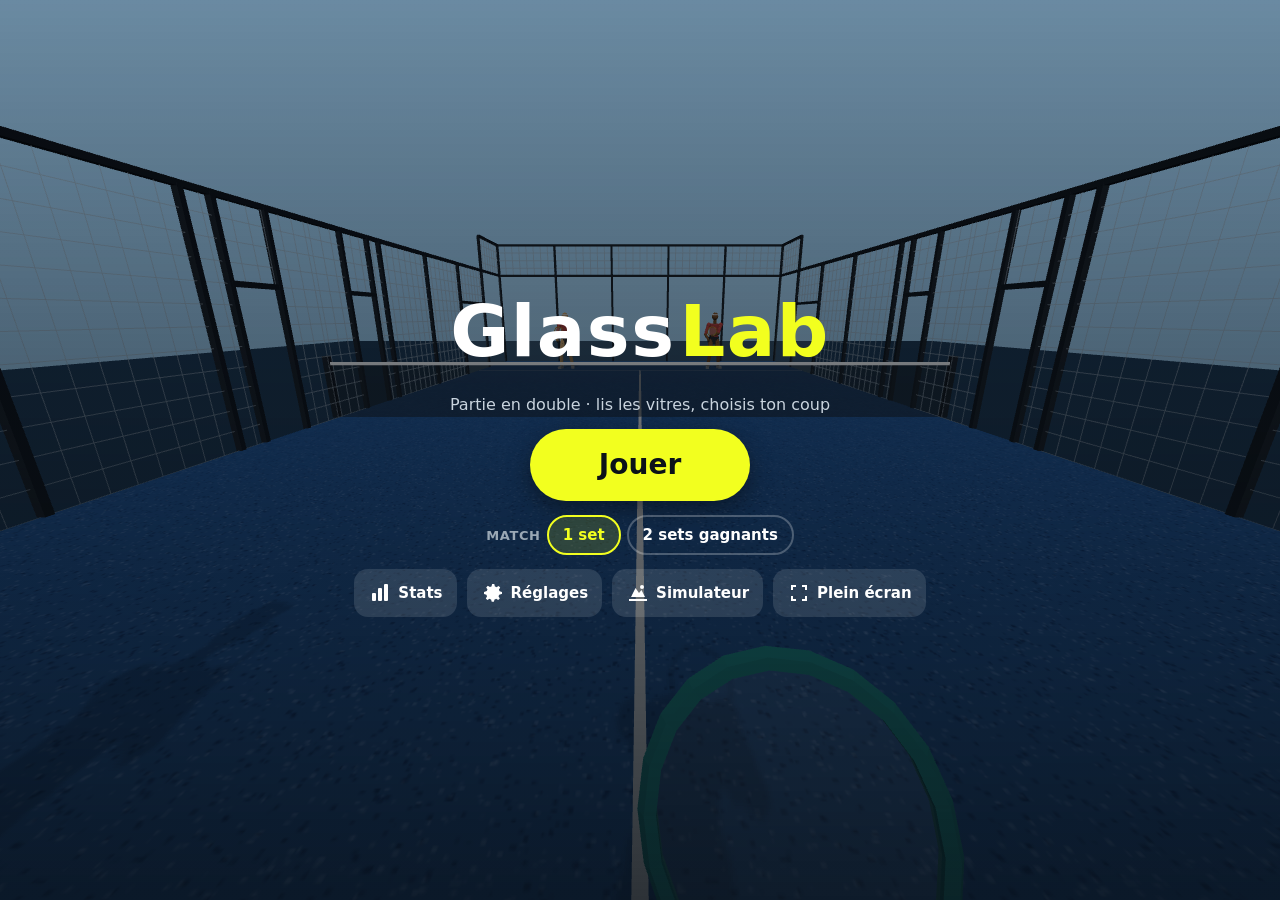
==== commit c02e47a6: "Simulateur de vitres et court réglementaire (vitres, grille, portes) Retour du joueur : « les portes" ====
--- a/index.html
+++ b/index.html
@@ -48,6 +48,7 @@
     <div id="hint" class="hint" hidden>Astuce : tourne ton téléphone en paysage pour mieux voir le court.</div>
     <div id="level" class="level" hidden role="status" aria-live="polite"></div>
     <div id="spinTag" class="spin-tag" hidden aria-live="polite"></div>
+    <canvas id="ballMap" class="ball-map" aria-hidden="true"></canvas>
     <div id="call" class="call" hidden aria-live="polite"></div>
   </div>
   <div id="fade" class="fade" aria-hidden="true"></div>
@@ -72,10 +73,14 @@
       <button class="icon-btn labeled" data-open="settings" aria-label="Réglages">
         <svg viewBox="0 0 24 24" aria-hidden="true"><path d="M12 8.5a3.5 3.5 0 1 0 0 7 3.5 3.5 0 0 0 0-7Zm9 4.6v-2.2l-2.4-.6a7 7 0 0 0-.7-1.6l1.3-2.1-1.6-1.6-2.1 1.3a7 7 0 0 0-1.6-.7L13.3 3h-2.2l-.6 2.4a7 7 0 0 0-1.6.7L6.8 4.8 5.2 6.4l1.3 2.1a7 7 0 0 0-.7 1.6L3 10.9v2.2l2.4.6c.2.6.4 1.1.7 1.6l-1.3 2.1 1.6 1.6 2.1-1.3c.5.3 1 .5 1.6.7l.6 2.4h2.2l.6-2.4c.6-.2 1.1-.4 1.6-.7l2.1 1.3 1.6-1.6-1.3-2.1c.3-.5.5-1 .7-1.6l2.4-.6Z"/></svg><span>Réglages</span>
       </button>
+      <a class="icon-btn labeled" href="simulateur.html" aria-label="Simulateur de vitres">
+        <svg viewBox="0 0 24 24" aria-hidden="true"><path d="M3 20h18v-2H3v2Zm2-4 4.5-9 3.5 5 2.5-3L19 16H5Zm11-12a2 2 0 1 0 0 4 2 2 0 0 0 0-4Z"/></svg><span>Simulateur</span>
+      </a>
       <button class="icon-btn labeled fs-btn" aria-label="Plein écran (F)">
         <svg viewBox="0 0 24 24" aria-hidden="true"><path d="M4 9V4h5v2H6v3H4Zm11-5h5v5h-2V6h-3V4ZM4 15h2v3h3v2H4v-5Zm14 3v-3h2v5h-5v-2h3Z"/></svg><span>Plein écran</span>
       </button>
     </div>
+    <p id="buildInfo" class="build-info" hidden></p>
   </section>
 
   <!-- Pause -->
--- a/style.css
+++ b/style.css
@@ -86,6 +86,7 @@
   min-width: var(--tap); min-height: var(--tap); padding: 0; border: 0; border-radius: 14px;
   background: rgba(12, 20, 28, 0.6); cursor: pointer; pointer-events: auto;
 }
+a.icon-btn { text-decoration: none; color: inherit; }
 .icon-btn svg { width: 24px; height: 24px; fill: #fff; }
 .pause-btn { position: absolute; top: calc(10px + var(--safe-t)); right: calc(10px + var(--safe-r)); }
 
@@ -176,6 +177,13 @@
 .spin-tag.cut { border-color: #6fb7ff; }
 .spin-tag.top { border-color: #ffb347; }
 .spin-tag.side { border-color: #d39cff; }
+/* Mini-carte des balles hautes (lobs vers ton camp) : sous Pause, orientée comme le joystick */
+.ball-map {
+  position: absolute; right: calc(10px + var(--safe-r)); top: calc(10px + var(--tap) + 8px + var(--safe-t));
+  width: 104px; height: 104px; border-radius: 50%; pointer-events: none;
+  opacity: 0; transform: scale(0.92); transition: opacity 140ms ease-out, transform 140ms ease-out;
+}
+.ball-map.on { opacity: 1; transform: none; }
 .call {
   position: absolute; left: 0; top: 0; padding: 4px 10px; border-radius: 12px; background: #ffffff; color: #0b1219;
   font-weight: 900; font-size: 14px; pointer-events: none; white-space: nowrap; box-shadow: 0 3px 10px rgba(0, 0, 0, 0.3);
@@ -196,6 +204,7 @@
 }
 .btn-play:active, .btn-primary:active, .btn:active { transform: scale(0.97); }
 .home-icons { display: flex; gap: 10px; flex-wrap: wrap; justify-content: center; }
+.build-info { margin: 0; color: var(--muted); font-size: 12px; font-variant-numeric: tabular-nums; }
 .resume-info { margin: -4px 0 0; color: var(--text-2); font-size: 14px; font-weight: 700; font-variant-numeric: tabular-nums; }
 .formats { display: flex; align-items: center; gap: 6px; flex-wrap: wrap; justify-content: center; }
 .formats-lbl { color: var(--muted); font-size: 13px; font-weight: 700; text-transform: uppercase; letter-spacing: 0.05em; }
